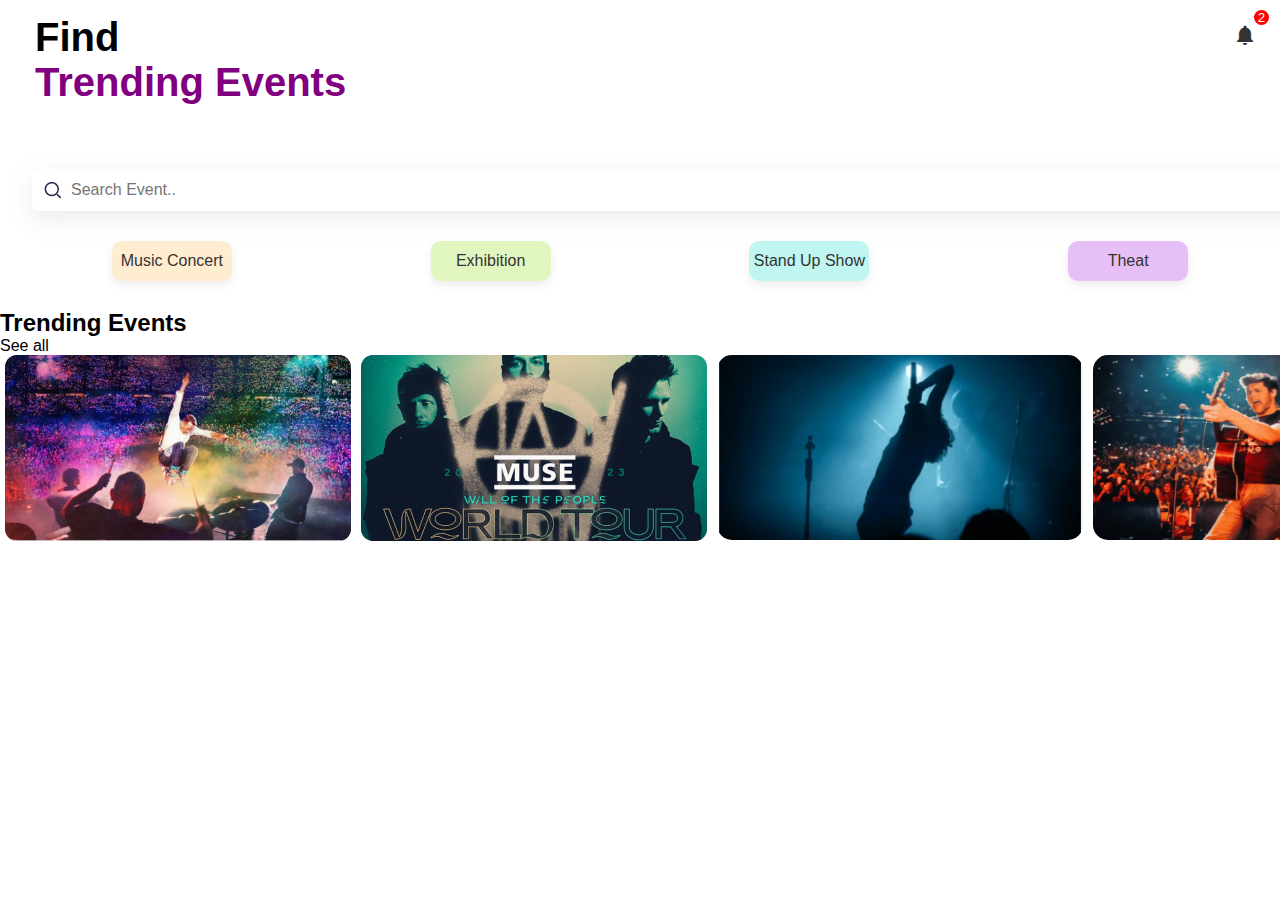
==== index.html @ 8ca2bff1 "carrusel" ====
<!DOCTYPE html>
<html lang="en">
<head>
    <meta charset="UTF-8">
    <meta name="viewport" content="width=device-width, initial-scale=1.0">
    <link href="https://fonts.googleapis.com/icon?family=Material+Icons" rel="stylesheet">
    <link rel="stylesheet" href="css/style.css">
    <link rel="stylesheet" href="css/search.css">
    <title>Conciertos</title>
</head>
<body>
    <nav class="icono_not">
        <div class="tittle_princ">
            <h2 class="tittle1">Find</h2>
            <h2 class="tittle2">Trending Events</h2>
        </div>
        <button type="button" class="icon-button">
            <span class="material-icons">notifications</span>
            <span class="icon-button__badge">2</span>
        </button>
    </nav>  
    <header>
        <div class="search-box">
            <div class="row">
                <img src="images/Search 2.png" alt="busqueda"> 
                <input type="text" class="search-bar" placeholder="Search Event.." autocomplete="off">
                <button><img src="images/Filter 1.png" alt="filtro"></button>
            </div>
            <div class="results"></div>
        </div>
        <div class="container1">
            <div class="container-item">Music Concert</div>
            <div class="container-item">Exhibition</div>
            <div class="container-item">Stand Up Show</div>
            <div class="container-item">Theat</div>
        </div>
        <br>
        <div>
            <h2>Trending Events</h2> <p>See all</p>
            <div class="carousel">
                <div class="carousel-item"><img src="images/Rectangle 4105 (1).png" alt=""></div>
                <div class="carousel-item"><img src="images/Rectangle 4105.png" alt=""></div>
                <div class="carousel-item"><img src="images/Captura.PNG" alt="" style="height: 185px; border-radius: 15px;"></div>
                <div class="carousel-item"><img src="images/Captura2.PNG" alt=""  style="height: 185px; width: 340px; border-radius: 15px; "></div>
                <div class="carousel-item"><img src="images/Captura3.PNG" alt="" style="height: 185px;width: 340px; border-radius: 15px; margin-right: 5px;"></div>
            </div>
        </div>
    </header>  
    <script src="js/search.js"></script> 
</body>
</html>
---- css/style.css ----
*{
    margin: 0;
    padding: 0;
    box-sizing: border-box;
}

body{
    font-family: 'Poppins', sans-serif;
}
.tittle_princ{
    margin-left: 20px;
    width: 500px;
    padding: 0;
}
.tittle1{
    font-size: 40px;
    margin-top: 0;
}
.tittle2{

    color: purple;
    font-size: 40px;
    margin-top: 0;
}
 /*Icono de Notificacion*/
.icono_not{
    margin: 15px;
    display: flex;
    align-self: flex-start;
    justify-content: space-between;
}
.icon-button {
    position: relative;
    display: flex;
    align-items: center;
    justify-content: center;
    width: 40px;
    height: 40px;
    color: #333333;
    border: none;
    outline: none;
    border-radius: 50%;
  }
  
  .icon-button:hover {
    cursor: pointer;
  }
  
  .icon-button:active {
    background: #cccccc;
  }
  
  .icon-button__badge {
    position: absolute;
    top: -5px;
    right: -4px;
    width: 15px;
    height: 15px;
    background: red;
    color: #ffffff;
    display: flex;
    justify-content: center;
    align-items: center;
    border-radius: 50%;
  }

/* Container menu*/

.container1 {
  margin-top: 20px;
  margin-left: 20px;
  display: flex;
  flex-direction: row;
  justify-content: space-around;
  align-items: center;
  gap: 15px; 
  flex-wrap: wrap;
}
.container-item {
  display: flex;
  align-items: center;
  justify-content: center;
  width: 120px;
  height: 40px;
  margin: 10px 5px;
  text-align: center;
  border-radius: 10px;
  font-size: 1rem;
  color: #333;
  box-shadow: 0px 4px 8px rgba(163, 162, 162, 0.2);
  transition: transform 0.3s ease, box-shadow 0.3s ease;
  cursor: pointer;
}
.container-item:hover {
  transform: scale(1.05); 
  box-shadow: 0px 6px 12px rgba(0, 0, 0, 0.3);
}
.container-item:nth-child(1) {
  background-color: rgba(255, 235, 205, 0.9);
}
.container-item:nth-child(2) {
  background-color: rgba(222, 245, 184, 0.9);
}
.container-item:nth-child(3) {
  background-color: rgba(184, 245, 240, 0.9);
}
.container-item:nth-child(4) {
  background-color: rgba(226, 184, 245, 0.9);
}

/*Carrusel Eventos*/

.carousel {
  display: flex;
  flex-direction: row;
  height: 200px;
  
}
.carousel-item {
    flex: 1;
   flex-grow: 1;
    margin: 0 5px;
  }
  .carousel-item:nth-child(3) {
    flex: 1;
   flex-grow: 1;
    margin: 0 5px;
  }
---- css/search.css ----
:root {
    --bg: #F0F0F0;
    --input-bg:white;
    --text: #27292B;
    --item-hover: #f6f6f6;
}
.search-bar{
    margin-left: 10px;
}
.search-box{
    margin-top: 4rem;
    margin-left: 2rem;
    background: var(--input-bg);
    border-radius: 0.5rem;
    padding: 0.75rem;
    max-width: 115rem;
    height: fit-content;
    width: 100%;
    box-shadow: 
    rgb(149, 157, 168, 0.2)
    0px 8px 24px;
}

.row{
    display: flex;
    align-items: center;
}

button{
    background: transparent;
    border: 0;
    outline: 0;
}

input{
    flex:1;
    max-height: 2.5rem;
    border: 0;
    outline: 0;
    font-size: 1rem;
    color: var(--text);
}

.search-box svg {
    stroke: var(--text);
}

.results{
    max-height: 20rem;
    overflow: auto;
}
.results ul{
    display: flex;
    flex-direction: column;
    list-style-type: none;
    padding: 0;
    margin: 0;
    gap: 0.25rem;
}

.results ul li {
    list-style: none;
    border-radius: 0.25rem;
    padding: 1rem 0.75rem;
}

.results ul li:hover{
    background: var(--item-hover);
    border-radius: 0.25rem;
}
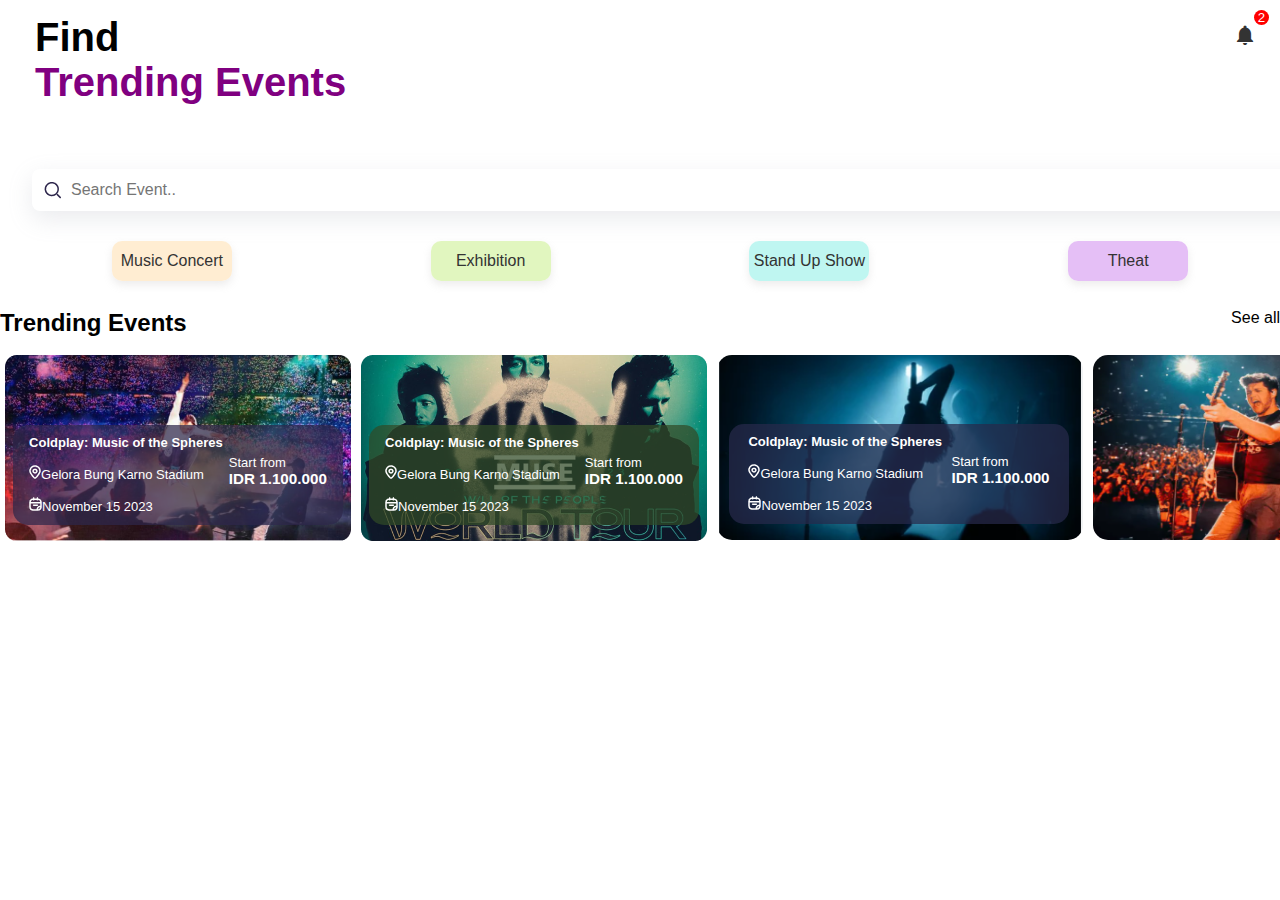
==== commit 707e079c: "container de carrusel" ====
--- a/index.html
+++ b/index.html
@@ -36,11 +36,50 @@
         </div>
         <br>
         <div>
-            <h2>Trending Events</h2> <p>See all</p>
+            <div class="subTittle"><h2>Trending Events</h2> <p>See all</p></div><br>
             <div class="carousel">
+                <section>
                 <div class="carousel-item"><img src="images/Rectangle 4105 (1).png" alt=""></div>
+                <div class="container-inf">
+                <div>
+                <strong>Coldplay: Music of the Spheres</strong><br> <br>
+                <img src="images/Location.png" alt="location">Gelora Bung Karno Stadium  <br><br>
+                <img src="images/Vector.png" alt="">November 15 2023
+                </div>
+                <div class="precio">
+                    <p>Start from</p>
+                    <h3>IDR 1.100.000</h3>
+                </div>
+                </div>
+                </section>
+                <section>
                 <div class="carousel-item"><img src="images/Rectangle 4105.png" alt=""></div>
+                <div class="container-inf2">
+                <div>
+                    <strong>Coldplay: Music of the Spheres</strong><br> <br>
+                    <img src="images/Location.png" alt="location">Gelora Bung Karno Stadium  <br><br>
+                    <img src="images/Vector.png" alt="">November 15 2023
+                </div>
+                <div class="precio2">
+                    <p>Start from</p>
+                    <h3>IDR 1.100.000</h3>
+                </div>
+                </div>
+                </section>
+                <section>
                 <div class="carousel-item"><img src="images/Captura.PNG" alt="" style="height: 185px; border-radius: 15px;"></div>
+                <div class="container-inf3">
+                    <div>
+                        <strong>Coldplay: Music of the Spheres</strong><br> <br>
+                        <img src="images/Location.png" alt="location">Gelora Bung Karno Stadium  <br><br>
+                        <img src="images/Vector.png" alt="">November 15 2023
+                    </div>
+                    <div class="precio3">
+                        <p>Start from</p>
+                        <h3>IDR 1.100.000</h3>
+                    </div>
+                    </div>
+                </section>
                 <div class="carousel-item"><img src="images/Captura2.PNG" alt=""  style="height: 185px; width: 340px; border-radius: 15px; "></div>
                 <div class="carousel-item"><img src="images/Captura3.PNG" alt="" style="height: 185px;width: 340px; border-radius: 15px; margin-right: 5px;"></div>
             </div>
--- a/css/style.css
+++ b/css/style.css
@@ -109,7 +109,10 @@
 }
 
 /*Carrusel Eventos*/
-
+.subTittle{
+  display: flex;
+  justify-content: space-between;
+}
 .carousel {
   display: flex;
   flex-direction: row;
@@ -121,11 +124,107 @@
    flex-grow: 1;
     margin: 0 5px;
   }
-  .carousel-item:nth-child(3) {
-    flex: 1;
-   flex-grow: 1;
-    margin: 0 5px;
-  }
+  /*container 1 */
+  .container-inf{
+    position: relative;
+    width: 330px;
+    height: 100px;
+    left: 13px ;
+    bottom: 120px;
+    background-color: #2d264bb9;
+    border-radius: 15px;
+    padding: 10px;
+    color: white;
+    font-size: small;
+  }
+  .container-inf:nth-child(2){
+    display: flex;
+    flex-direction: row;
+    justify-content: space-evenly;
+    margin-right: 10px;
+  }
+  .precio{
+    margin-top: 20px;
+  }
+  /*container 2*/
+  .container-inf2{
+    position: relative;
+    width: 330px;
+    height: 100px;
+    left: 13px ;
+    bottom: 120px;
+    background-color: #304b26b9;
+    border-radius: 15px;
+    padding: 10px;
+    color: white;
+    font-size: small;
+  }
+  .container-inf2:nth-child(2){
+    display: flex;
+    flex-direction: row;
+    justify-content: space-evenly;
+    margin-right: 10px;
+  }
+  .precio2{
+    margin-top: 20px;
+  }
+  /*container 3*/
+  .container-inf3{
+    position: relative;
+    width: 340px;
+    height: 100px;
+    left: 17px ;
+    bottom: 120px;
+    background-color: #262a4bb9;
+    border-radius: 15px;
+    padding: 10px;
+    color: white;
+    font-size: small;
+  }
+  .container-inf3:nth-child(2){
+    display: flex;
+    flex-direction: row;
+    justify-content: space-evenly;
+    margin-right: 10px;
+  }
+  .precio3{
+    margin-top: 20px;
+  }
+ 
+  @media (max-width: 600px) {
+    .carousel {
+        justify-content: space-between;
+        overflow-x: scroll;
+        scroll-behavior: smooth;
+    }
+
+    .carousel-arrow {
+        display: block;
+        position: absolute;
+        top: 50%;
+        font-size: 24px;
+        color: #333;
+        cursor: pointer;
+        transform: translateY(-50%);
+        background-color: rgba(255, 255, 255, 0.7);
+        padding: 5px;
+        border-radius: 50%;
+        box-shadow: 0px 4px 8px rgba(0, 0, 0, 0.2);
+        transition: background-color 0.3s;
+    }
+
+    .carousel-arrow:hover {
+        background-color: rgba(0, 0, 0, 0.2);
+    }
+
+    .left-arrow {
+        left: 10px;
+    }
+
+    .right-arrow {
+        right: 10px;
+    }
+}
 
 
 
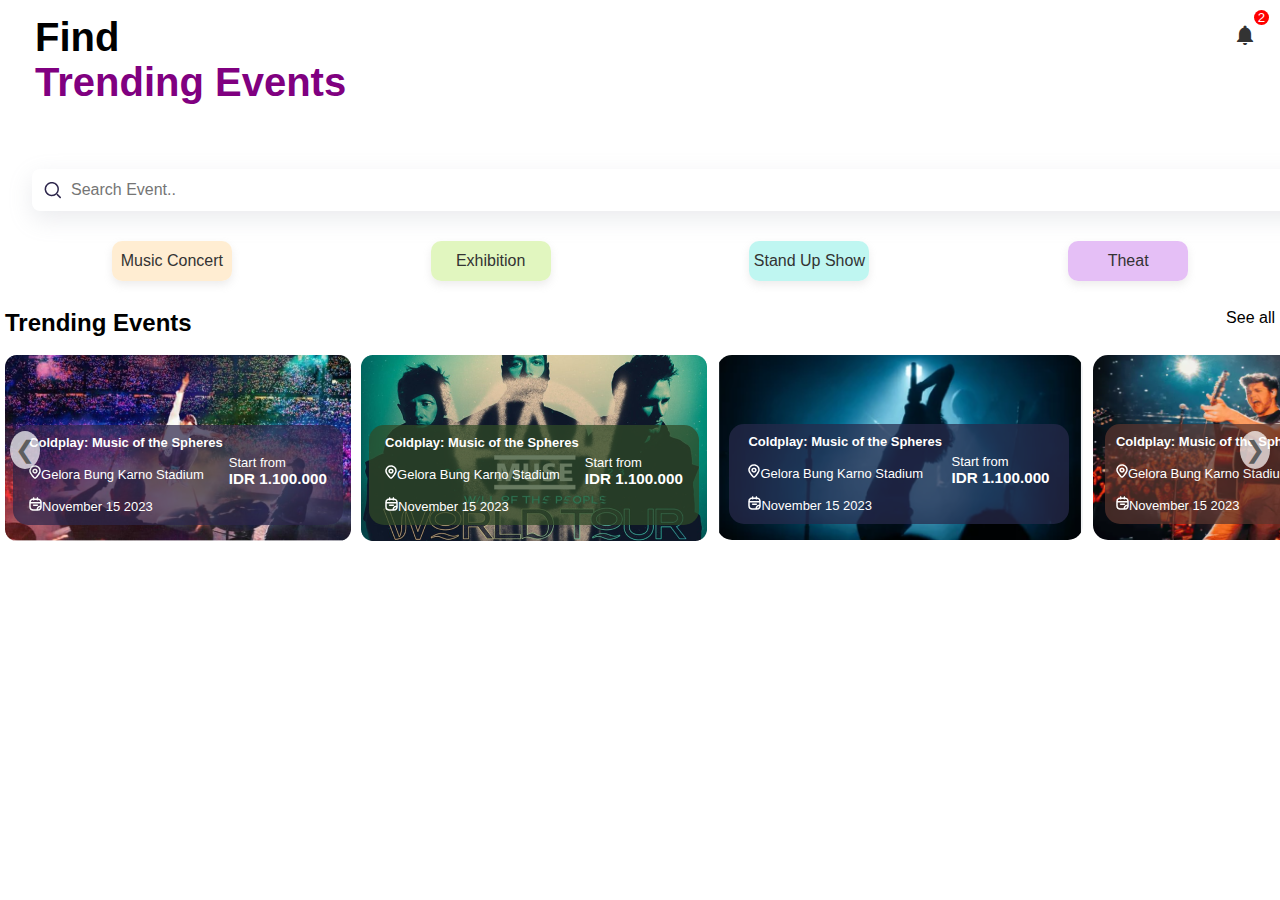
==== commit b6dcecb5: "carrusel" ====
--- a/index.html
+++ b/index.html
@@ -6,6 +6,7 @@
     <link href="https://fonts.googleapis.com/icon?family=Material+Icons" rel="stylesheet">
     <link rel="stylesheet" href="css/style.css">
     <link rel="stylesheet" href="css/search.css">
+    <link rel="stylesheet" href="css/carousel.css">
     <title>Conciertos</title>
 </head>
 <body>
@@ -38,6 +39,7 @@
         <div>
             <div class="subTittle"><h2>Trending Events</h2> <p>See all</p></div><br>
             <div class="carousel">
+                <div class="carousel-arrow left-arrow">&#10094;</div> <!-- Flecha izquierda -->
                 <section>
                 <div class="carousel-item"><img src="images/Rectangle 4105 (1).png" alt=""></div>
                 <div class="container-inf">
@@ -80,11 +82,38 @@
                     </div>
                     </div>
                 </section>
+                <section>
                 <div class="carousel-item"><img src="images/Captura2.PNG" alt=""  style="height: 185px; width: 340px; border-radius: 15px; "></div>
+                <div class="container-inf4">
+                    <div>
+                        <strong>Coldplay: Music of the Spheres</strong><br> <br>
+                        <img src="images/Location.png" alt="location">Gelora Bung Karno Stadium  <br><br>
+                        <img src="images/Vector.png" alt="">November 15 2023
+                    </div>
+                    <div class="precio4">
+                        <p>Start from</p>
+                        <h3>IDR 1.100.000</h3>
+                    </div>
+                    </div>
+                </section>
+                <section>
                 <div class="carousel-item"><img src="images/Captura3.PNG" alt="" style="height: 185px;width: 340px; border-radius: 15px; margin-right: 5px;"></div>
+                <div class="container-inf5">
+                    <div>
+                        <strong>Coldplay: Music of the Spheres</strong><br> <br>
+                        <img src="images/Location.png" alt="location">Gelora Bung Karno Stadium  <br><br>
+                        <img src="images/Vector.png" alt="">November 15 2023
+                    </div>
+                    <div class="precio5">
+                        <p>Start from</p>
+                        <h3>IDR 1.100.000</h3>
+                    </div>
+                    </div></section>
+                    <div class="carousel-arrow right-arrow">&#10095;</div> <!-- Flecha derecha -->
             </div>
         </div>
     </header>  
+    <script src="js/carousel.js"></script>
     <script src="js/search.js"></script> 
 </body>
 </html>--- a/css/style.css
+++ b/css/style.css
@@ -108,123 +108,6 @@
   background-color: rgba(226, 184, 245, 0.9);
 }
 
-/*Carrusel Eventos*/
-.subTittle{
-  display: flex;
-  justify-content: space-between;
-}
-.carousel {
-  display: flex;
-  flex-direction: row;
-  height: 200px;
-  
-}
-.carousel-item {
-    flex: 1;
-   flex-grow: 1;
-    margin: 0 5px;
-  }
-  /*container 1 */
-  .container-inf{
-    position: relative;
-    width: 330px;
-    height: 100px;
-    left: 13px ;
-    bottom: 120px;
-    background-color: #2d264bb9;
-    border-radius: 15px;
-    padding: 10px;
-    color: white;
-    font-size: small;
-  }
-  .container-inf:nth-child(2){
-    display: flex;
-    flex-direction: row;
-    justify-content: space-evenly;
-    margin-right: 10px;
-  }
-  .precio{
-    margin-top: 20px;
-  }
-  /*container 2*/
-  .container-inf2{
-    position: relative;
-    width: 330px;
-    height: 100px;
-    left: 13px ;
-    bottom: 120px;
-    background-color: #304b26b9;
-    border-radius: 15px;
-    padding: 10px;
-    color: white;
-    font-size: small;
-  }
-  .container-inf2:nth-child(2){
-    display: flex;
-    flex-direction: row;
-    justify-content: space-evenly;
-    margin-right: 10px;
-  }
-  .precio2{
-    margin-top: 20px;
-  }
-  /*container 3*/
-  .container-inf3{
-    position: relative;
-    width: 340px;
-    height: 100px;
-    left: 17px ;
-    bottom: 120px;
-    background-color: #262a4bb9;
-    border-radius: 15px;
-    padding: 10px;
-    color: white;
-    font-size: small;
-  }
-  .container-inf3:nth-child(2){
-    display: flex;
-    flex-direction: row;
-    justify-content: space-evenly;
-    margin-right: 10px;
-  }
-  .precio3{
-    margin-top: 20px;
-  }
- 
-  @media (max-width: 600px) {
-    .carousel {
-        justify-content: space-between;
-        overflow-x: scroll;
-        scroll-behavior: smooth;
-    }
-
-    .carousel-arrow {
-        display: block;
-        position: absolute;
-        top: 50%;
-        font-size: 24px;
-        color: #333;
-        cursor: pointer;
-        transform: translateY(-50%);
-        background-color: rgba(255, 255, 255, 0.7);
-        padding: 5px;
-        border-radius: 50%;
-        box-shadow: 0px 4px 8px rgba(0, 0, 0, 0.2);
-        transition: background-color 0.3s;
-    }
-
-    .carousel-arrow:hover {
-        background-color: rgba(0, 0, 0, 0.2);
-    }
-
-    .left-arrow {
-        left: 10px;
-    }
-
-    .right-arrow {
-        right: 10px;
-    }
-}
 
 
 
--- a/css/search.css
+++ b/css/search.css
@@ -1,40 +1,40 @@
-
 :root {
     --bg: #F0F0F0;
-    --input-bg:white;
+    --input-bg: white;
     --text: #27292B;
     --item-hover: #f6f6f6;
 }
-.search-bar{
+
+.search-bar {
     margin-left: 10px;
 }
-.search-box{
+
+.search-box {
     margin-top: 4rem;
     margin-left: 2rem;
+    margin-right: 2rem;
     background: var(--input-bg);
     border-radius: 0.5rem;
     padding: 0.75rem;
-    max-width: 115rem;
+    max-width: 81rem; /* Tamaño  en pantalla grande */
+    width: 100%;
     height: fit-content;
-    width: 100%;
-    box-shadow: 
-    rgb(149, 157, 168, 0.2)
-    0px 8px 24px;
+    box-shadow: rgb(149, 157, 168, 0.2) 0px 8px 24px;
 }
 
-.row{
+.row {
     display: flex;
     align-items: center;
 }
 
-button{
+button {
     background: transparent;
     border: 0;
     outline: 0;
 }
 
-input{
-    flex:1;
+input {
+    flex: 1;
     max-height: 2.5rem;
     border: 0;
     outline: 0;
@@ -46,11 +46,12 @@
     stroke: var(--text);
 }
 
-.results{
+.results {
     max-height: 20rem;
     overflow: auto;
 }
-.results ul{
+
+.results ul {
     display: flex;
     flex-direction: column;
     list-style-type: none;
@@ -65,7 +66,30 @@
     padding: 1rem 0.75rem;
 }
 
-.results ul li:hover{
+.results ul li:hover {
     background: var(--item-hover);
     border-radius: 0.25rem;
-}+}
+
+/* Ajustes para pantalla mediana */
+@media (max-width: 768px) {
+    .search-box {
+        max-width: 81rem; 
+        padding: 0.5rem;
+    }
+}
+
+/* Ajustes para pantalla pequeña */
+@media (max-width: 480px) {
+    .search-box {
+        max-width: 20rem; 
+        width: 90%; 
+        padding: 0.5rem;
+        margin: auto; 
+        margin-top: 2rem; 
+    }
+
+    input {
+        font-size: 0.8rem; /* Reducir el tamaño de fuente en móviles */
+    }
+}
--- a/css/carousel.css
+++ b/css/carousel.css
@@ -0,0 +1,186 @@
+.subTittle{
+    display: flex;
+    justify-content: space-between;
+    margin-right: 5px;
+    margin-left: 5px;
+  }
+/*container 1 */
+.container-inf{
+    position: relative;
+    width: 330px;
+    height: 100px;
+    left: 13px ;
+    bottom: 120px;
+    background-color: #2d264bb9;
+    border-radius: 15px;
+    padding: 10px;
+    color: white;
+    font-size: small;
+  }
+  .container-inf:nth-child(2){
+    display: flex;
+    flex-direction: row;
+    justify-content: space-evenly;
+    margin-right: 10px;
+  }
+  .precio{
+    margin-top: 20px;
+  }
+  /*container 2*/
+  .container-inf2{
+    position: relative;
+    width: 330px;
+    height: 100px;
+    left: 13px ;
+    bottom: 120px;
+    background-color: #304b26b9;
+    border-radius: 15px;
+    padding: 10px;
+    color: white;
+    font-size: small;
+  }
+  .container-inf2:nth-child(2){
+    display: flex;
+    flex-direction: row;
+    justify-content: space-evenly;
+    margin-right: 10px;
+  }
+  .precio2{
+    margin-top: 20px;
+  }
+  /*container 3*/
+  .container-inf3{
+    position: relative;
+    width: 340px;
+    height: 100px;
+    left: 17px ;
+    bottom: 120px;
+    background-color: #262a4bb9;
+    border-radius: 15px;
+    padding: 10px;
+    color: white;
+    font-size: small;
+  }
+  .container-inf3:nth-child(2){
+    display: flex;
+    flex-direction: row;
+    justify-content: space-evenly;
+    margin-right: 10px;
+  }
+  .precio3{
+    margin-top: 20px;
+  }
+
+  /*container 4*/
+  .container-inf4{
+    position: relative;
+    width: 315px;
+    height: 100px;
+    left: 17px ;
+    bottom: 120px;
+    background-color: #5a352eb9;
+    border-radius: 15px;
+    padding: 10px;
+    color: white;
+    font-size: small;
+  }
+  .container-inf4:nth-child(2){
+    display: flex;
+    flex-direction: row;
+    justify-content: space-evenly;
+    margin-right: 10px;
+  }
+  .precio4{
+    margin-top: 20px;
+  }
+  /*container 5*/
+  .container-inf5{
+    position: relative;
+    width: 320px;
+    height: 100px;
+    left: 17px ;
+    bottom: 120px;
+    background-color: #4b4226b9;
+    border-radius: 15px;
+    padding: 10px;
+    color: white;
+    font-size: small;
+  }
+  .container-inf5:nth-child(2){
+    display: flex;
+    flex-direction: row;
+    justify-content: space-evenly;
+    margin-right: 10px;
+  }
+  .precio5{
+    margin-top: 20px;
+  }
+
+
+/* Contenedor general del carrusel para manejar posición de las flechas */
+.carousel-container {
+    position: relative; /* Posiciona las flechas dentro del contenedor */
+    display: flex;
+    align-items: center;
+  }
+  .carousel-item {
+    flex: 1;
+   flex-grow: 1;
+    margin: 0 5px;
+  }
+  /* Estilos del carrusel */
+  .carousel {
+    display: flex;
+    overflow-x: hidden;
+    width: 100%;
+    height: 100%;
+  }
+  
+  /* Flechas de navegación */
+  .carousel-arrow {
+    position: absolute;
+    top: 10px; /* Centra verticalmente */
+    font-size: 24px;
+    color: #5e5e5e;
+    background-color: rgba(255, 255, 255, 0.7);
+    padding: 5px;
+    border-radius: 50%;
+    box-shadow: 0px 4px 8px rgba(0, 0, 0, 0.2);
+    cursor: pointer;
+    transform: translateY(-50%); /* Centra en el eje Y */
+    z-index: 2;
+  }
+  
+  /* Posiciona la flecha izquierda a la izquierda */
+  .left-arrow {
+    left: 10px;
+    top: 450px;
+  }
+  
+  /* Posiciona la flecha derecha a la derecha */
+  .right-arrow {
+    right: 10px;
+    top: 450px;
+  }
+  
+  /* Efecto hover para las flechas */
+  .carousel-arrow:hover {
+    background-color: rgba(133, 133, 133, 0.2);
+    color: #000000;
+  }
+  
+  /* Habilita las flechas solo en pantallas grandes */
+  @media (min-width: 768px) {
+    .carousel-arrow {
+      display: block;
+    }
+  }
+  
+  /* Permite el desplazamiento manual en pantallas pequeñas */
+  @media (max-width: 768px) {
+    .carousel {
+      overflow-x: scroll;
+      scroll-behavior: smooth;
+    }
+  }
+  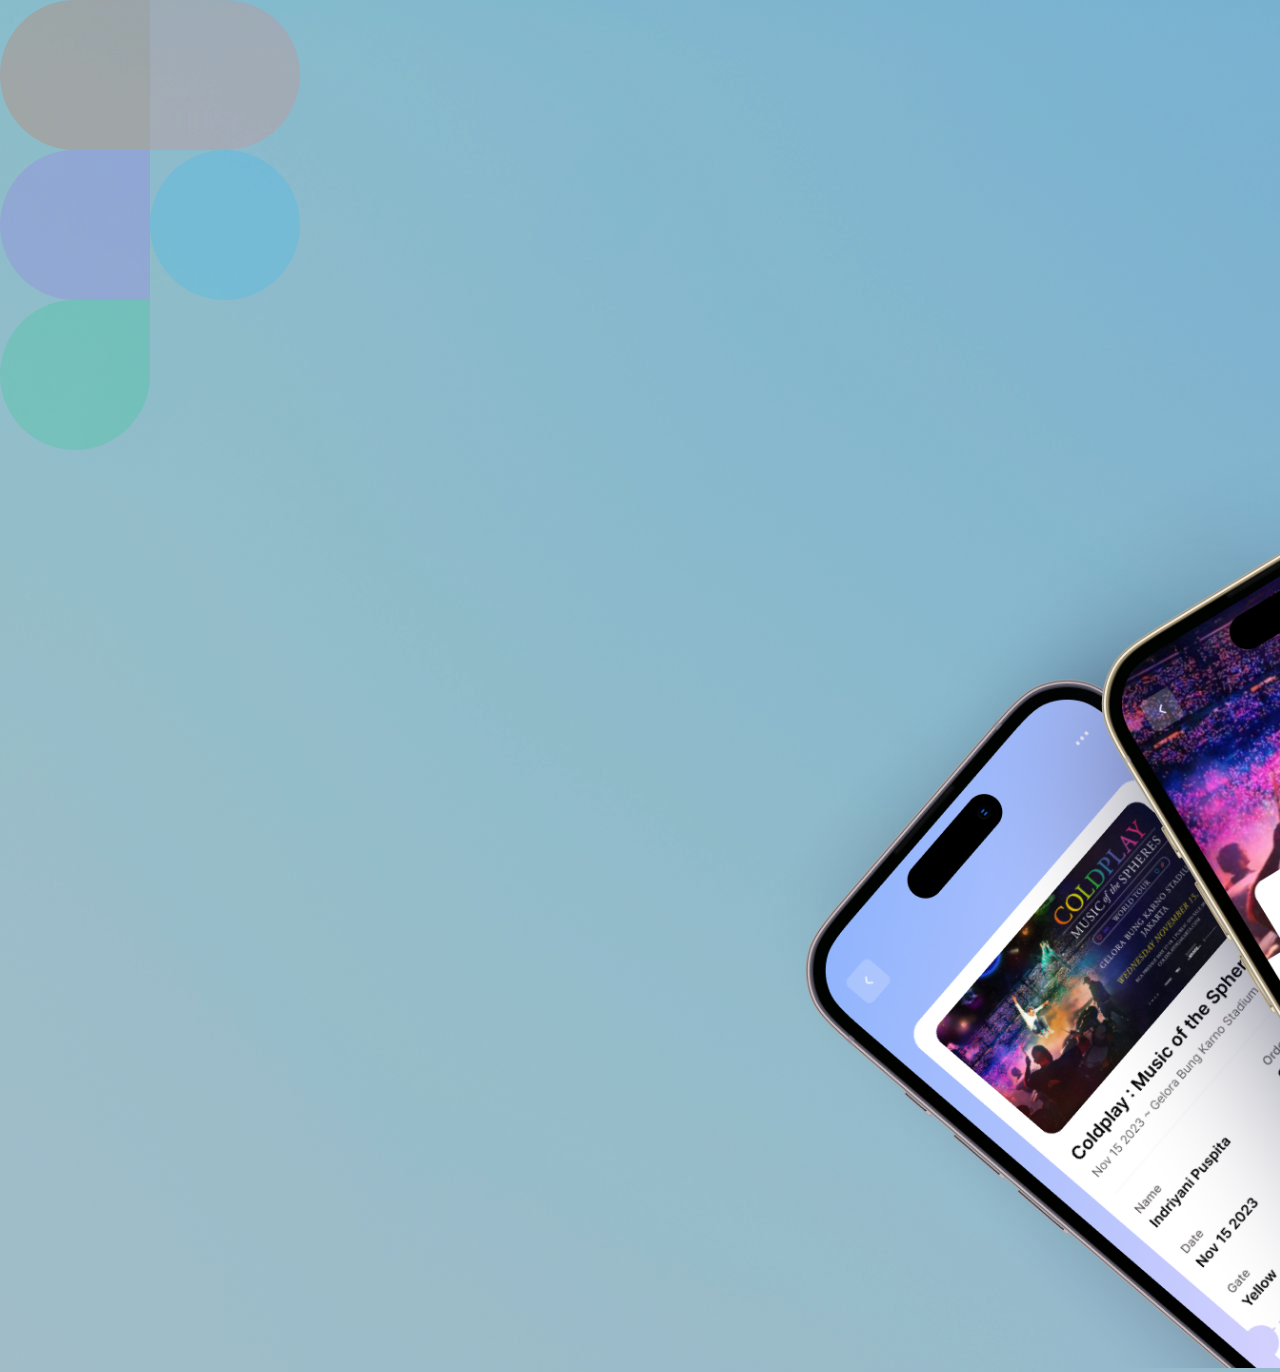
==== commit 49c79b18: "feat: :art: paginaPrincipal" ====
--- a/index.html
+++ b/index.html
@@ -3,117 +3,35 @@
 <head>
     <meta charset="UTF-8">
     <meta name="viewport" content="width=device-width, initial-scale=1.0">
-    <link href="https://fonts.googleapis.com/icon?family=Material+Icons" rel="stylesheet">
-    <link rel="stylesheet" href="css/style.css">
-    <link rel="stylesheet" href="css/search.css">
-    <link rel="stylesheet" href="css/carousel.css">
     <title>Conciertos</title>
 </head>
+<style>
+    *{
+        margin: 0;
+    }
+    body{
+        background-image: url("images/freepik-export-20241108130451yXa8.jpeg");
+    }
+    .container{
+        position: relative;
+    }
+    .Phones{
+        position: relative;
+        left: 760px;
+        height: 914px;
+    }
+    .Bublle{
+        position: relative;
+        left: 200px;
+        bottom: 100px;
+    }
+</style>
 <body>
-    <nav class="icono_not">
-        <div class="tittle_princ">
-            <h2 class="tittle1">Find</h2>
-            <h2 class="tittle2">Trending Events</h2>
-        </div>
-        <button type="button" class="icon-button">
-            <span class="material-icons">notifications</span>
-            <span class="icon-button__badge">2</span>
-        </button>
-    </nav>  
-    <header>
-        <div class="search-box">
-            <div class="row">
-                <img src="images/Search 2.png" alt="busqueda"> 
-                <input type="text" class="search-bar" placeholder="Search Event.." autocomplete="off">
-                <button><img src="images/Filter 1.png" alt="filtro"></button>
-            </div>
-            <div class="results"></div>
-        </div>
-        <div class="container1">
-            <div class="container-item">Music Concert</div>
-            <div class="container-item">Exhibition</div>
-            <div class="container-item">Stand Up Show</div>
-            <div class="container-item">Theat</div>
-        </div>
-        <br>
-        <div>
-            <div class="subTittle"><h2>Trending Events</h2> <p>See all</p></div><br>
-            <div class="carousel">
-                <div class="carousel-arrow left-arrow">&#10094;</div> <!-- Flecha izquierda -->
-                <section>
-                <div class="carousel-item"><img src="images/Rectangle 4105 (1).png" alt=""></div>
-                <div class="container-inf">
-                <div>
-                <strong>Coldplay: Music of the Spheres</strong><br> <br>
-                <img src="images/Location.png" alt="location">Gelora Bung Karno Stadium  <br><br>
-                <img src="images/Vector.png" alt="">November 15 2023
-                </div>
-                <div class="precio">
-                    <p>Start from</p>
-                    <h3>IDR 1.100.000</h3>
-                </div>
-                </div>
-                </section>
-                <section>
-                <div class="carousel-item"><img src="images/Rectangle 4105.png" alt=""></div>
-                <div class="container-inf2">
-                <div>
-                    <strong>Coldplay: Music of the Spheres</strong><br> <br>
-                    <img src="images/Location.png" alt="location">Gelora Bung Karno Stadium  <br><br>
-                    <img src="images/Vector.png" alt="">November 15 2023
-                </div>
-                <div class="precio2">
-                    <p>Start from</p>
-                    <h3>IDR 1.100.000</h3>
-                </div>
-                </div>
-                </section>
-                <section>
-                <div class="carousel-item"><img src="images/Captura.PNG" alt="" style="height: 185px; border-radius: 15px;"></div>
-                <div class="container-inf3">
-                    <div>
-                        <strong>Coldplay: Music of the Spheres</strong><br> <br>
-                        <img src="images/Location.png" alt="location">Gelora Bung Karno Stadium  <br><br>
-                        <img src="images/Vector.png" alt="">November 15 2023
-                    </div>
-                    <div class="precio3">
-                        <p>Start from</p>
-                        <h3>IDR 1.100.000</h3>
-                    </div>
-                    </div>
-                </section>
-                <section>
-                <div class="carousel-item"><img src="images/Captura2.PNG" alt=""  style="height: 185px; width: 340px; border-radius: 15px; "></div>
-                <div class="container-inf4">
-                    <div>
-                        <strong>Coldplay: Music of the Spheres</strong><br> <br>
-                        <img src="images/Location.png" alt="location">Gelora Bung Karno Stadium  <br><br>
-                        <img src="images/Vector.png" alt="">November 15 2023
-                    </div>
-                    <div class="precio4">
-                        <p>Start from</p>
-                        <h3>IDR 1.100.000</h3>
-                    </div>
-                    </div>
-                </section>
-                <section>
-                <div class="carousel-item"><img src="images/Captura3.PNG" alt="" style="height: 185px;width: 340px; border-radius: 15px; margin-right: 5px;"></div>
-                <div class="container-inf5">
-                    <div>
-                        <strong>Coldplay: Music of the Spheres</strong><br> <br>
-                        <img src="images/Location.png" alt="location">Gelora Bung Karno Stadium  <br><br>
-                        <img src="images/Vector.png" alt="">November 15 2023
-                    </div>
-                    <div class="precio5">
-                        <p>Start from</p>
-                        <h3>IDR 1.100.000</h3>
-                    </div>
-                    </div></section>
-                    <div class="carousel-arrow right-arrow">&#10095;</div> <!-- Flecha derecha -->
-            </div>
-        </div>
-    </header>  
-    <script src="js/carousel.js"></script>
-    <script src="js/search.js"></script> 
+    <div class="container">
+        <img src="images/Clip path group.png" alt="" class="Bubble">
+        <img src="images/Frame 3.png" alt="" class="Phones">
+        
+        
+    </div>
 </body>
 </html>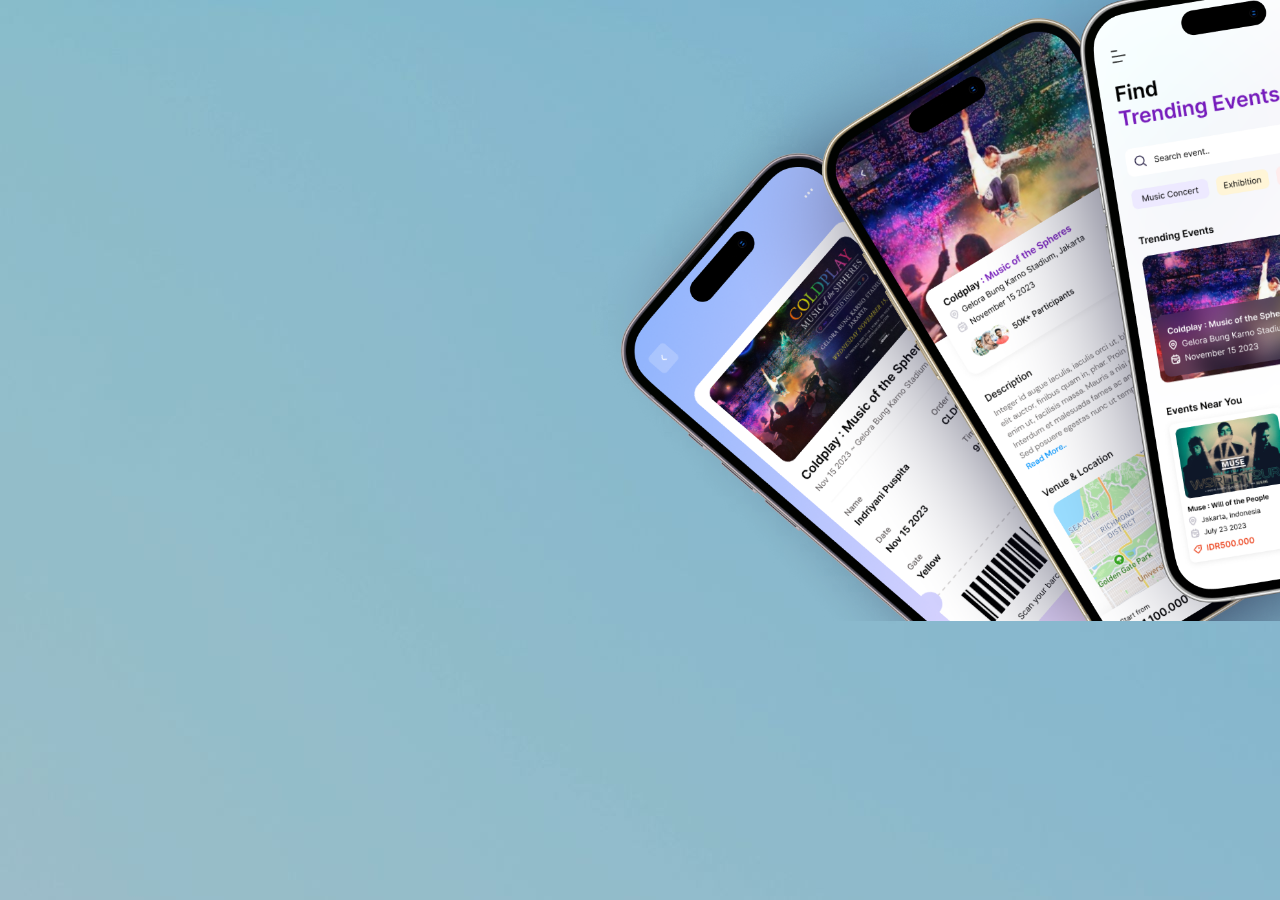
==== commit 7697173b: "ticket and Styles" ====
--- a/index.html
+++ b/index.html
@@ -17,18 +17,13 @@
     }
     .Phones{
         position: relative;
-        left: 760px;
-        height: 914px;
+        left: 590px;
+        height: 621px;       
     }
-    .Bublle{
-        position: relative;
-        left: 200px;
-        bottom: 100px;
-    }
+
 </style>
 <body>
     <div class="container">
-        <img src="images/Clip path group.png" alt="" class="Bubble">
         <img src="images/Frame 3.png" alt="" class="Phones">
         
         
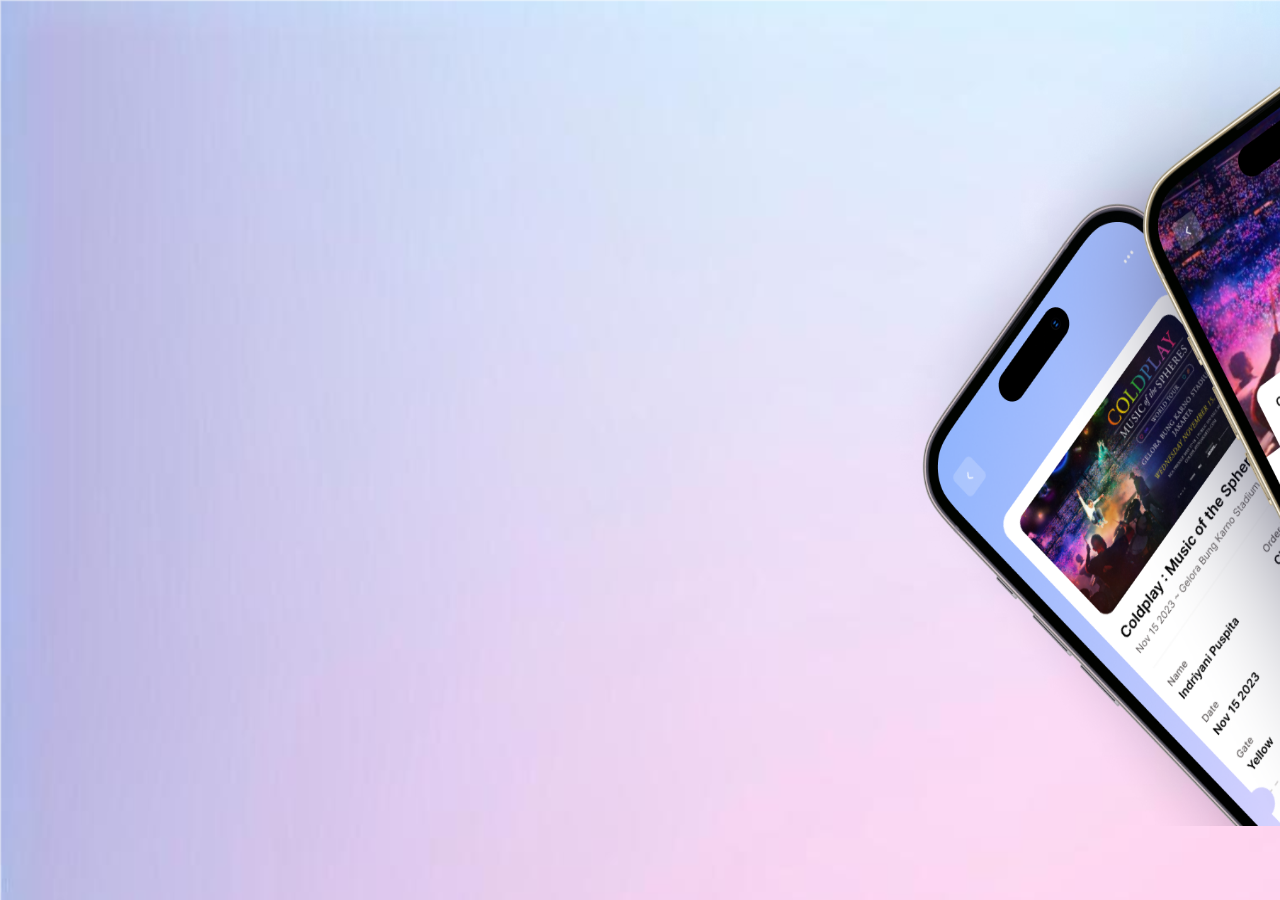
==== commit 6068d2f5: "imagenIndex" ====
--- a/index.html
+++ b/index.html
@@ -3,30 +3,26 @@
 <head>
     <meta charset="UTF-8">
     <meta name="viewport" content="width=device-width, initial-scale=1.0">
-    <title>Conciertos</title>
+    <title>Cover</title>
 </head>
 <style>
     *{
         margin: 0;
-    }
-    body{
-        background-image: url("images/freepik-export-20241108130451yXa8.jpeg");
     }
     .container{
         position: relative;
     }
     .Phones{
         position: relative;
-        left: 590px;
-        height: 621px;       
+        left: 889px;
+        height: 826px;
+        width: 850px;       
     }
 
 </style>
-<body>
+<body background="images/freepik__expand__21154.png">
     <div class="container">
-        <img src="images/Frame 3.png" alt="" class="Phones">
-        
-        
+        <img src="images/Frame 3.png" alt="" class="Phones"> 
     </div>
 </body>
 </html>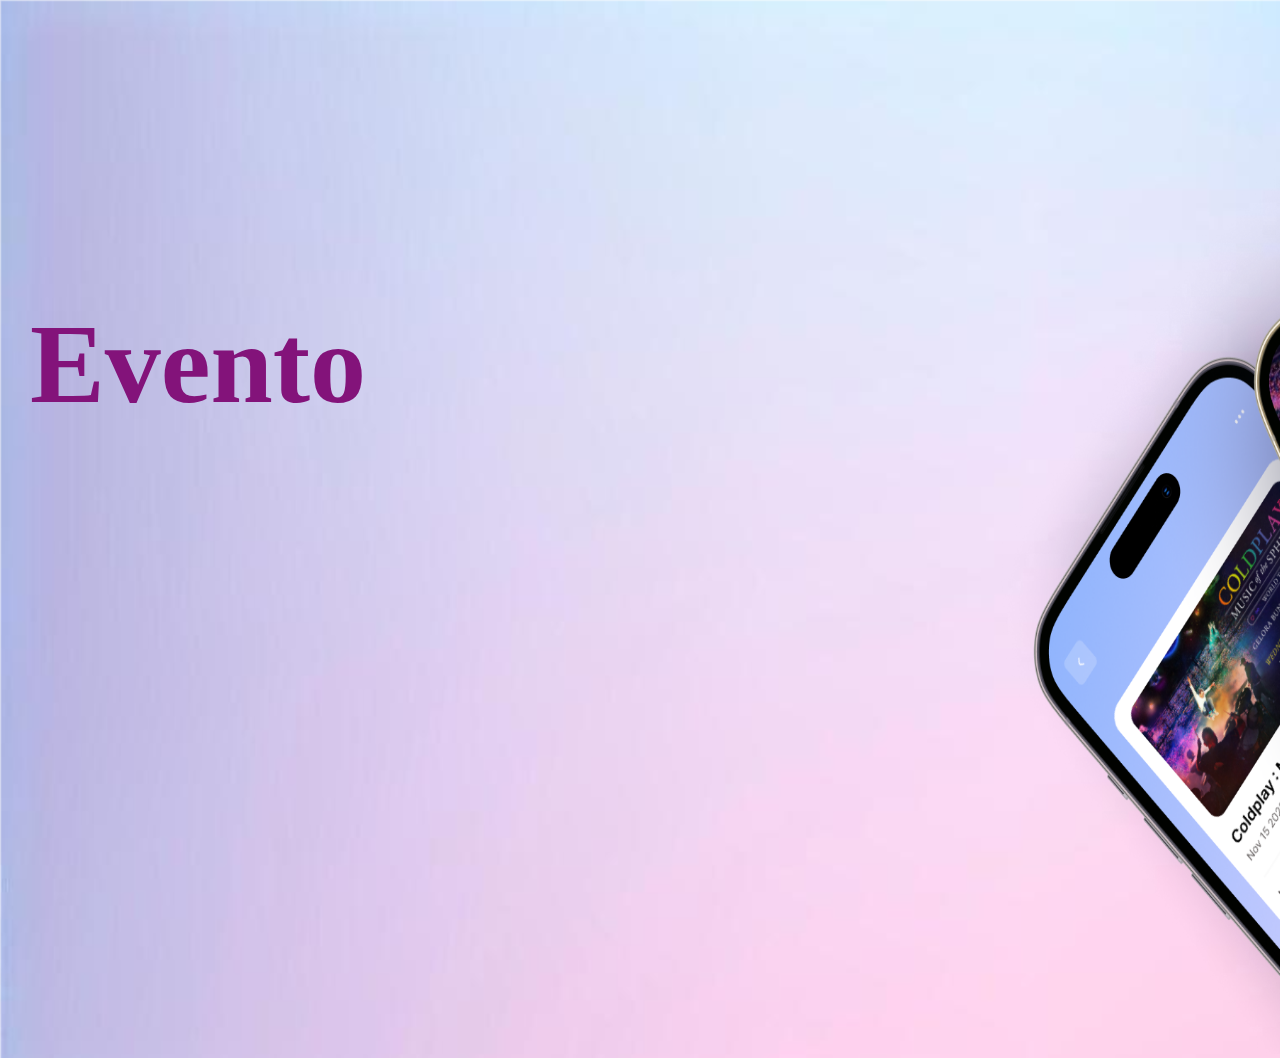
==== commit d54e9aa5: "index" ====
--- a/index.html
+++ b/index.html
@@ -9,19 +9,26 @@
     *{
         margin: 0;
     }
-    .container{
-        position: relative;
-    }
+ 
     .Phones{
         position: relative;
-        left: 889px;
-        height: 826px;
+        left: 1000px;
+        height: 925px;
         width: 850px;       
+    }
+    .tittle{
+        position: relative;
+        left: 30px;
+        top: 300px;
+        color: rgb(131, 19, 122);
+        font-size: 7rem;
+        margin: 0;
     }
 
 </style>
 <body background="images/freepik__expand__21154.png">
     <div class="container">
+        <h1 class="tittle">Evento</h1>
         <img src="images/Frame 3.png" alt="" class="Phones"> 
     </div>
 </body>
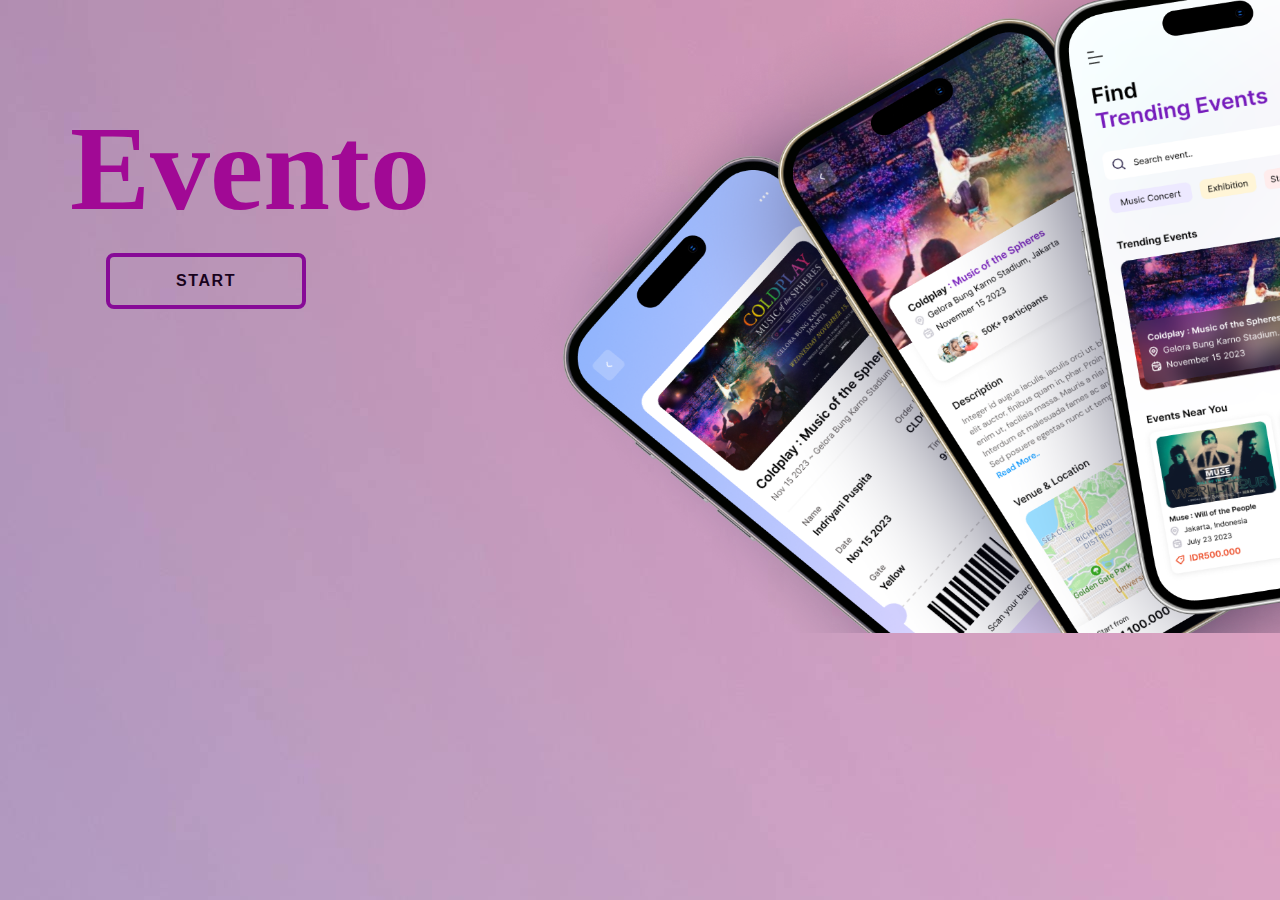
==== commit 46c23fd6: "comentarios" ====
--- a/index.html
+++ b/index.html
@@ -6,30 +6,132 @@
     <title>Cover</title>
 </head>
 <style>
+
     *{
         margin: 0;
+        padding: 0;
     }
- 
+    /* Imagen del teléfono */
     .Phones{
         position: relative;
-        left: 1000px;
-        height: 925px;
-        width: 850px;       
+        left: 530px;
+        height: 633px;
+        width: 830px;   
     }
+     /* Estilos del título */
+    .tittle{
+        position: absolute;
+        left: 70px;
+        top: 100px;
+        color: #a10995;
+        font-size: 7.5rem;
+        margin: 0;
+    }
+    /* Estilos de la lista */
+     ul {
+        position: relative;
+        bottom: 400px;
+        left: 90px;
+        list-style-type: none;
+}
+a{
+    text-decoration: none;
+}
+/* Botón de inicio */
+ ul li {
+    --c: rgb(135, 10, 151);
+    color: rgb(25, 3, 29);
+    font-size: 16px;
+    border: 0.3em solid var(--c);
+    border-radius: 0.5em;
+    width: 12em;
+    height: 3em;
+    text-transform: uppercase;
+    font-weight: bold;
+    font-family: sans-serif;
+    letter-spacing: 0.1em;
+    text-align: center;
+    line-height: 3em;
+    position: relative;
+    overflow: hidden;
+    z-index: 1;
+    transition: 0.5s;
+    margin: 1em;
+}
+/* Efecto de animación en cada sección del botón */
+span {
+    position: absolute;
+    width: 25%;
+    height: 100%;
+    background-color: var(--c);
+    transform: translateY(150%);
+    border-radius: 50%;
+    left: calc((var(--n) - 1) * 25%);
+    transition: 0.5s;
+    transition-delay: calc((var(--n) - 1) * 0.1s);
+    z-index: -1;
+}
+
+ /* Hover para animar el botón */
+ ul li:hover span {
+    transform: translateY(0) scale(2);
+}
+/* Definición de cada sección de animación */
+span:nth-child(1) {
+    --n: 1;
+}
+span:nth-child(2) {
+    --n: 2;
+}
+
+span:nth-child(3) {
+    --n: 3;
+}
+
+span:nth-child(4) {
+    --n: 4;
+}
+/* Estilos adaptables para pantallas pequeñas */
+@media(max-width:768px) {
     .tittle{
         position: relative;
         left: 30px;
-        top: 300px;
-        color: rgb(131, 19, 122);
-        font-size: 7rem;
-        margin: 0;
+        font-size:5rem ;
     }
+    .Phones{
+        position: absolute;
+        left: 32px;
+        bottom: 20px;
+        z-index: 2;
+
+    }
+    ul{
+        position: relative;
+        top: 90px;
+        left: 20px;
+        z-index: 5;
+    }
+}
 
 </style>
-<body background="images/freepik__expand__21154.png">
-    <div class="container">
+<body background="images/pexels-codioful-7130560.jpg" >
+
+        
         <h1 class="tittle">Evento</h1>
-        <img src="images/Frame 3.png" alt="" class="Phones"> 
-    </div>
+        <img src="images/Frame 3.png" alt="" class="Phones">
+         <!-- Enlace al inicio del evento -->
+        <a href="principal.html">
+            <ul>
+                <li>
+
+                    start
+                    <span></span>
+                    <span></span>
+                    <span></span>
+                    <span></span>
+                
+                </li>
+            </ul>
+        </a>
 </body>
 </html>